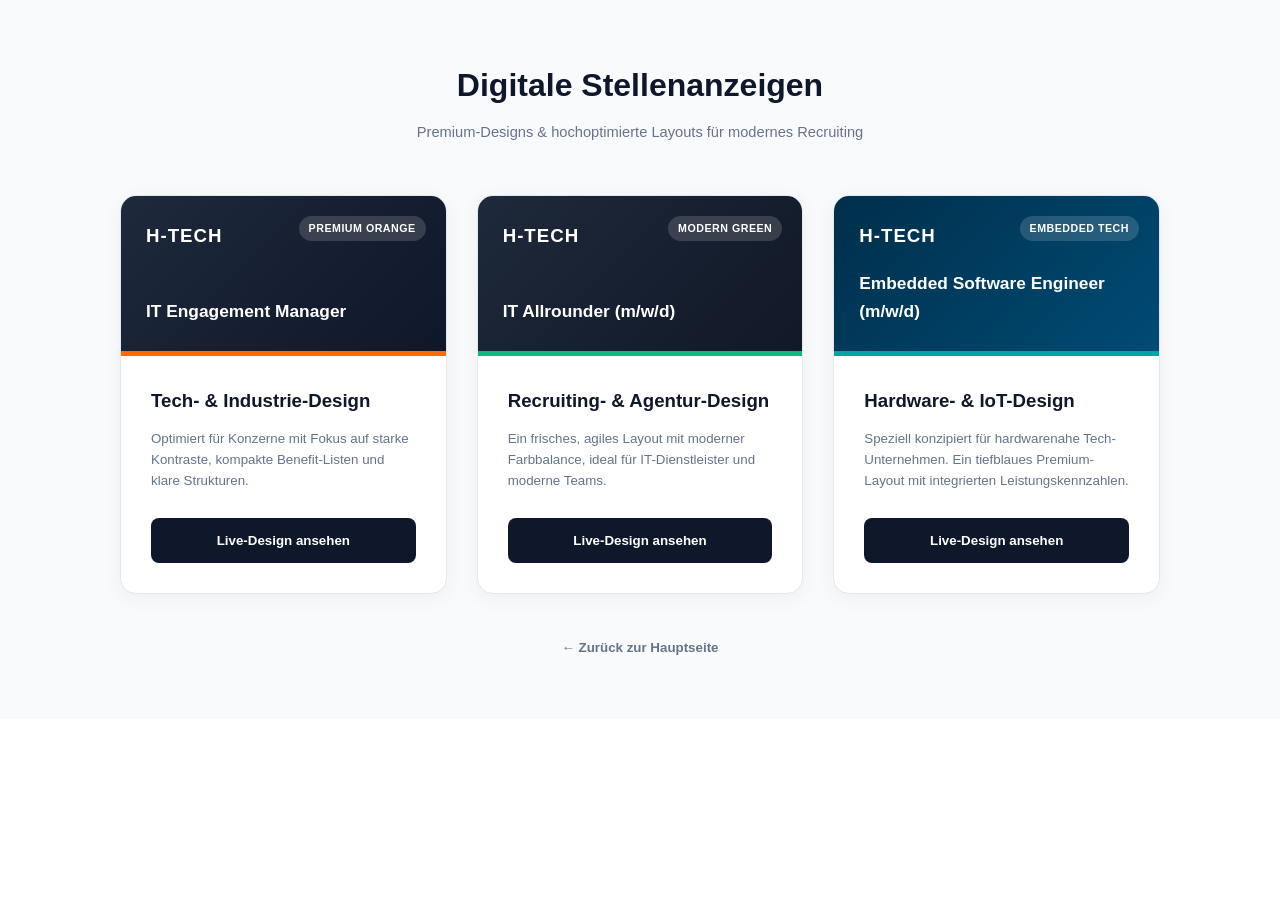
==== karriere-design/index.html @ 5f19966e "new page -Karriere-Design- added" ====
<!DOCTYPE html>
<html lang="de">
<head>
    <meta charset="UTF-8">
    <meta name="viewport" content="width=device-width, initial-scale=1.0">
    <title>VAYO IT – Digitale Stellenanzeigen Portfolio</title>
    <link rel="stylesheet" href="style.css">
</head>
<body>

    <div class="portfolio-container">
        <header class="portfolio-header">
            <h1>Digitale Stellenanzeigen</h1>
            <p>Premium-Designs & hochoptimierte Layouts für modernes Recruiting</p>
        </header>

        <div class="design-grid">
            
            <div class="design-card">
                <div class="card-preview orange-theme">
                    <div class="preview-badge">Premium Orange</div>
                    <div class="preview-logo">H-TECH</div>
                    <div class="preview-title">IT Engagement Manager</div>
                </div>
                <div class="card-content">
                    <h3>Tech- & Industrie-Design</h3>
                    <p>Optimiert für Konzerne mit Fokus auf starke Kontraste, kompakte Benefit-Listen und klare Strukturen.</p>
                    <a href="handtmann/" class="view-button">Live-Design ansehen</a>
                </div>
            </div>

            <div class="design-card">
                <div class="card-preview green-theme">
                    <div class="preview-badge">Modern Green</div>
                    <div class="preview-logo">H-TECH</div>
                    <div class="preview-title">IT Allrounder (m/w/d)</div>
                </div>
                <div class="card-content">
                    <h3>Recruiting- & Agentur-Design</h3>
                    <p>Ein frisches, agiles Layout mit moderner Farbbalance, ideal für IT-Dienstleister und moderne Teams.</p>
                    <a href="iventa/" class="view-button">Live-Design ansehen</a>
                </div>
            </div>

            <div class="design-card">
                <div class="card-preview deepblue-theme">
                    <div class="preview-badge">Embedded Tech</div>
                    <div class="preview-logo">H-TECH</div>
                    <div class="preview-title">Embedded Software Engineer (m/w/d)</div>
                </div>
                <div class="card-content">
                    <h3>Hardware- & IoT-Design</h3>
                    <p>Speziell konzipiert für hardwarenahe Tech-Unternehmen. Ein tiefblaues Premium-Layout mit integrierten Leistungskennzahlen.</p>
                    <a href="oase/" class="view-button">Live-Design ansehen</a>
                </div>
            </div>

            

        </div>

        <footer class="portfolio-back">
            <a href="../index.html">← Zurück zur Hauptseite</a>
        </footer>
    </div>

</body>
</html>
---- karriere-design/style.css ----
/* ==========================================================================
   1. Design-Variablen & Resets
   ========================================================================== */
:root {
    --bg-white: #ffffff;
    --bg-light: #f8fafc;
    --dark-blue: #0f172a;       /* Edles Dunkelblau für Blöcke & Text */
    --accent-blue: #0284c7;     /* Modernes Cyan-Blau für Highlights/Buttons */
    --accent-hover: #0369a1;
    --text-dark: #334155;
    --text-light: #cbd5e1;
    --border-color: #e2e8f0;
    --font-main: 'Inter', sans-serif;
    --transition: all 0.3s ease;
}

* {
    margin: 0;
    padding: 0;
    box-sizing: border-box;
}

html {
    scroll-behavior: smooth;
    font-family: var(--font-main);
    color: var(--text-dark);
    background-color: var(--bg-white);
}

body {
    line-height: 1.6;
}

/* Links allgemein */
a {
    text-decoration: none;
    color: inherit;
    transition: var(--transition);
}

/* ==========================================================================
   2. Header & Navigation (Dunkelblau für weißen Logo-Text)
   ========================================================================== */
.main-header {
    background-color: var(--dark-blue); 
    border-bottom: 1px solid #1e293b;   
    position: sticky;
    top: 0;
    z-index: 100;
}

.header-container {
    max-width: 1200px;
    margin: 0 auto;
    padding: 1rem 2rem;
    display: flex;
    justify-content: space-between;
    align-items: center;
}

/* DESKTOP-LOGIK: Löst den umschließenden Container optisch auf, 
   damit die Elemente direkt im Header-Container verteilt werden */
.header-mobile-top {
    display: contents;
}

/* Container für das gesamte Logo (Icon + Text) */
.logo-wrapper {
    display: flex;
    align-items: center; 
    gap: 0.75rem;        
    cursor: pointer;    
    color: inherit;     
}

/* Das leuchtend blaue Monitor-Icon */
.logo-icon {
    width: 42px;         
    height: 42px;
    color: #0284c7;      
}

/* Container für die zwei Textzeilen */
.logo-text {
    display: flex;
    flex-direction: column; 
    line-height: 1.1;       
}

/* Hauptname (VAYO IT) */
.logo-main {
    font-size: 1.6rem;
    font-weight: 700;
    color: #ffffff;         
    letter-spacing: 0.5px;
}

/* Das "IT" in Cyan-Blau */
.logo-main span {
    color: #0284c7;
}

/* Der Untertitel (IT-SERVICE) */
.logo-sub {
    font-size: 0.75rem;
    font-weight: 600;
    color: #94a3b8;         
    letter-spacing: 2px;    
    margin-top: 2px;
}

/* Navigationslinks im dunklen Header */
.nav-links {
    display: flex;
    list-style: none;
    gap: 2rem;
}

.nav-links a {
    font-weight: 500;
    color: #e2e8f0;         
}

.nav-links a:hover {
    color: #0284c7;         
}

/* Telefonnummer-Button im dunklen Header */
.phone-link {
    font-weight: 600;
    color: #ffffff;
    background: #1e293b;    
    padding: 0.5rem 1rem;
    border-radius: 50px;
    border: 1px solid #334155;
    white-space: nowrap;
}

.phone-link:hover {
    background: #0284c7;    
    border-color: #0284c7;
}

/* Unsichtbare mobile Steuerungselemente für die Desktop-Ansicht */
.menu-toggle, .hamburger-label {
    display: none; 
}

/* ==========================================================================
   3. Hero Sektion (Der erste Eindruck)
   ========================================================================== */
.hero {
    background: radial-gradient(circle at top right, #f0fdf4 0%, #ffffff 100%);
    padding: 8rem 2rem;
    text-align: center;
}

.hero-content {
    max-width: 800px;
    margin: 0 auto;
}

.hero h1 {
    font-size: 3rem;
    color: var(--dark-blue);
    line-height: 1.2;
    margin-bottom: 1.5rem;
    font-weight: 700;
}

.hero p {
    font-size: 1.2rem;
    color: var(--text-dark);
    margin-bottom: 2.5rem;
}

.btn {
    display: inline-block;
    background-color: var(--accent-blue);
    color: white;
    padding: 0.85rem 2rem;
    border-radius: 6px;
    font-weight: 600;
    box-shadow: 0 4px 6px -1px rgba(2, 132, 199, 0.2);
}

.btn:hover {
    background-color: var(--accent-hover);
    transform: translateY(-2px);
}

/* ==========================================================================
   4. Komponenten: Sektionen & Grids (Heller Hintergrund)
   ========================================================================== */
.services-section {
    padding: 6rem 2rem;
    max-width: 1200px;
    margin: 0 auto;
    width: 100%;
}

.section-titel {
    font-size: 2.25rem;
    color: var(--dark-blue);
    text-align: center;
    margin-bottom: 0.5rem;
}

.section-titel span {
    color: var(--accent-blue);
}

.section-subtitel {
    text-align: center;
    color: var(--text-dark);
    margin-bottom: 4rem;
    font-size: 1.1rem;
}

/* Das Grid-System */
.services-grid {
    display: grid;
    grid-template-columns: repeat(auto-fit, minmax(300px, 1fr));
    gap: 2rem;
}

/* Karten-Styling */
.service-card {
    background: var(--bg-light);
    border: 1px solid var(--border-color);
    padding: 2.5rem;
    border-radius: 12px;
    transition: var(--transition);
}

.service-card:hover {
    transform: translateY(-5px);
    box-shadow: 0 10px 15px -3px rgba(15, 23, 42, 0.05);
    border-color: var(--accent-blue);
}

.service-icon {
    font-size: 2.5rem;
    margin-bottom: 1.25rem;
}

.service-card h3 {
    font-size: 1.35rem;
    color: var(--dark-blue);
    margin-bottom: 0.75rem;
}

/* ==========================================================================
   5. Dunkelblaue Blöcke (Inversion für Struktur)
   ========================================================================== */
.bg-dark-block {
    background-color: var(--dark-blue);
    max-width: 100%; 
    color: #f1f5f9;
}

.container-inner {
    max-width: 1200px;
    margin: 0 auto;
    padding: 1px 0; 
}

.text-white { color: #ffffff !important; }
.text-light { color: #94a3b8 !important; }

/* Karten innerhalb der dunklen Blöcke wieder hell machen */
.card-light {
    background: #1e293b;
    border: 1px solid #334155;
    color: #e2e8f0;
}

.card-light h3 {
    color: #ffffff;
}

.card-light:hover {
    border-color: var(--accent-blue);
    background: #334155;
}

/* ==========================================================================
   6. FAQ Sektion
   ========================================================================== */
.faq-section {
    padding: 6rem 2rem;
}

.faq-container {
    max-width: 800px;
    margin: 0 auto;
    display: flex;
    flex-direction: column;
    gap: 1.5rem;
}

.faq-item {
    background: #1e293b;
    border: 1px solid #334155;
    padding: 1.5rem 2rem;
    border-radius: 8px;
}

.faq-question {
    font-weight: 600;
    font-size: 1.1rem;
    color: #ffffff;
    margin-bottom: 0.5rem;
}

.faq-answer {
    color: #94a3b8;
}

/* ==========================================================================
   7. Kontakt Formular Sektion
   ========================================================================== */
.contact-section {
    padding: 6rem 2rem;
    max-width: 700px !important; 
    margin: 0 auto;
}

.contact-container {
    background: var(--bg-light);
    border: 1px solid var(--border-color);
    padding: 3rem;
    border-radius: 12px;
    margin: 0 auto;
}

.price-disclaimer {
    background: #f0fdf4;
    border: 1px solid #bbf7d0;
    padding: 1rem;
    border-radius: 6px;
    margin-bottom: 2rem;
    color: #166534;
    font-size: 0.95rem;
}

.contact-form {
    display: flex;
    flex-direction: column;
    gap: 1.5rem;
}

.form-group {
    display: flex;
    flex-direction: column;
    gap: 0.5rem;
}

.form-group label {
    font-weight: 600;
    font-size: 0.9rem;
    color: var(--dark-blue);
}

.form-group input,
.form-group textarea {
    padding: 0.75rem 1rem;
    border: 1px solid var(--border-color);
    border-radius: 6px;
    font-family: inherit;
    font-size: 1rem;
    transition: var(--transition);
}

.form-group input:focus,
.form-group textarea:focus {
    outline: none;
    border-color: var(--accent-blue);
    box-shadow: 0 0 0 3px rgba(2, 132, 199, 0.1);
}

.btn-submit {
    background-color: var(--dark-blue);
    color: white;
    border: none;
    padding: 1rem;
    font-size: 1.1rem;
    font-weight: 600;
    border-radius: 6px;
    cursor: pointer;
    transition: var(--transition);
}

.btn-submit:hover {
    background-color: var(--accent-blue);
}

/* ==========================================================================
   8. Einsatzgebiet & Footer
   ========================================================================== */
.area-section {
    padding: 6rem 2rem;
    text-align: center;
}

.main-footer {
    background-color: #0f172a;
    color: #94a3b8;
    text-align: center;
    padding: 2rem;
    font-size: 0.9rem;
    border-top: 1px solid #1e293b;
}

.main-footer a {
    color: #ffffff;
    margin: 0 0.5rem;
}

.main-footer a:hover {
    color: var(--accent-blue);
}

/* ==========================================================================
   9. Responsive Media Queries (Mobile Optimierung)
   ========================================================================== */
@media (max-width: 768px) {
    .main-header {
        position: sticky !important;
        top: 0;
        z-index: 1000;
    }

    .header-container {
        flex-direction: column; 
        align-items: flex-start;
        padding: 0.75rem 1rem;
        position: relative;
    }

    /* Schaltet das 'display: contents' vom Desktop aus und aktiviert echtes Flexbox fürs Handy */
    .header-mobile-top {
        display: flex;
        flex-direction: row;
        justify-content: space-between;
        align-items: center;
        width: calc(100% - 35px); /* Genug Platz für das Hamburger-Icon rechts lassen */
    }

    /* Das Logo auf dem Handy kompakter machen */
    .logo-main {
        font-size: 1.3rem;
    }
    .logo-icon {
        width: 32px;
        height: 32px;
    }

    /* Macht den Telefon-Button auf Smartphones übersichtlich und schmal */
    .header-contact .phone-link {
        font-size: 0.75rem;
        padding: 0.35rem 0.6rem;
        border-radius: 6px;
        background: rgba(255, 255, 255, 0.08);
    }

    /* Das Hamburger-Menü-Icon (Drei feine Linien) */
    .hamburger-label {
        display: flex;
        flex-direction: column;
        gap: 5px;
        cursor: pointer;
        position: absolute;
        right: 1rem;
        top: 1.4rem; /* Hält das Icon exakt auf Höhe der oberen Zeile */
        z-index: 1001;
    }

    .hamburger-label span {
        display: block;
        width: 22px;
        height: 3px;
        background-color: white;
        border-radius: 2px;
        transition: transform 0.3s ease, opacity 0.3s ease;
    }

    /* Versteckt die Navigation standardmäßig im mobilen Zustand */
    .main-nav {
        display: none; 
        width: 100%;
        margin-top: 0.5rem;
    }

    .nav-links {
        display: flex;
        flex-direction: column; 
        gap: 0px;
        width: 100%;
        padding: 0.5rem 0 0 0;
        list-style: none;
    }

    .nav-links li {
        width: 100%;
    }

    .nav-links li a {
        display: block;
        padding: 0.8rem 0.25rem;
        width: 100%;
        border-bottom: 1px solid rgba(255, 255, 255, 0.05); 
    }

    /* --- REINE CSS TOGGLE-LOGIK --- */
    
    /* Wenn die Checkbox aktiv ist -> Blende die Navigation ein */
    .menu-toggle:checked ~ .main-nav {
        display: block;
    }

    /* Verwandelt das Hamburger-Icon bei Klick flüssig in ein 'X' */
    .menu-toggle:checked ~ .hamburger-label span:nth-child(1) {
        transform: translateY(8px) rotate(45deg);
    }
    .menu-toggle:checked ~ .hamburger-label span:nth-child(2) {
        opacity: 0;
    }
    .menu-toggle:checked ~ .hamburger-label span:nth-child(3) {
        transform: translateY(-8px) rotate(-45deg);
    }
}


/* ==========================================
   PORTFOLIO ÜBERSICHTS-STYLES (karriere-design)
   ========================================== */
* {
    box-sizing: border-box;
    margin: 0;
    padding: 0;
    font-family: 'Segoe UI', Tahoma, Geneva, Verdana, sans-serif;
}

body {
    background-color: #f8fafc;
    color: #1e293b;
    padding: 60px 20px;
}

.portfolio-container {
    max-width: 1100px;
    margin: 0 auto;
}

.portfolio-header {
    text-align: center;
    margin-bottom: 50px;
}

.portfolio-header h1 {
    font-size: 24pt;
    font-weight: 800;
    color: #0f172a;
    margin-bottom: 10px;
}

.portfolio-header p {
    color: #64748b;
    font-size: 11pt;
}

/* Grid Layout für die zwei Karten nebeneinander */
.design-grid {
    display: block;
}

@media (min-width: 768px) {
    .design-grid {
        display: table;
        width: 100%;
        table-layout: fixed;
        border-collapse: separate;
        border-spacing: 30px 0;
    }
}

.design-card {
    background: #ffffff;
    border-radius: 16px;
    overflow: hidden;
    box-shadow: 0 4px 20px rgba(15, 23, 42, 0.05);
    border: 1px solid #e2e8f0;
    margin-bottom: 30px;
}

@media (min-width: 768px) {
    .design-card {
        display: table-cell;
        vertical-align: top;
        margin-bottom: 0;
    }
}

/* --- HIER SIND DIE MINI-FENSTER-VORSCHAUEN (OBERE TEILE) --- */
.card-preview {
    height: 160px;
    padding: 25px;
    position: relative;
    display: flex;
    flex-direction: column;
    justify-content: space-between;
}

/* Das Orangefarbene Preview-Fenster */
.orange-theme {
    background: linear-gradient(135deg, #1e293b 0%, #0f172a 100%);
    border-bottom: 5px solid #ff6b00; /* Deine Handtmann-Variable als Fallback */
}

/* Das Grünliche Preview-Fenster */
.green-theme {
    background: linear-gradient(135deg, #1e293b 0%, #111827 100%);
    border-bottom: 5px solid #10b981; /* Iventa-Grün */
}

.preview-badge {
    position: absolute;
    top: 20px;
    right: 20px;
    background: rgba(255, 255, 255, 0.15);
    color: #ffffff;
    font-size: 8pt;
    font-weight: 700;
    padding: 4px 10px;
    border-radius: 20px;
    text-transform: uppercase;
    letter-spacing: 0.5px;
}

.preview-logo {
    color: #ffffff;
    font-weight: 800;
    font-size: 14pt;
    letter-spacing: 1px;
}

.preview-title {
    color: #ffffff;
    font-size: 13pt;
    font-weight: 700;
}

/* --- INFOS UNTER DER VORSCHAU --- */
.card-content {
    padding: 30px;
}

.card-content h3 {
    font-size: 14pt;
    color: #0f172a;
    margin-bottom: 12px;
    font-weight: 700;
}

.card-content p {
    color: #64748b;
    font-size: 10pt;
    line-height: 1.6;
    margin-bottom: 25px;
    height: 65px; /* Hält die Boxen gleich hoch */
    overflow: hidden;
}

/* Edler Button zum Anklicken */
.view-button {
    display: block;
    text-align: center;
    background-color: #0f172a;
    color: #ffffff;
    text-decoration: none;
    padding: 12px;
    border-radius: 8px;
    font-size: 10pt;
    font-weight: 600;
    transition: background 0.2s ease;
}

.view-button:hover {
    background-color: #1e293b;
}

/* Footer-Link zurück */
.portfolio-back {
    text-align: center;
    margin-top: 40px;
}

.portfolio-back a {
    color: #64748b;
    text-decoration: none;
    font-size: 10pt;
    font-weight: 600;
}

.portfolio-back a:hover {
    color: #0f172a;
}

.deepblue-theme {
    background: linear-gradient(135deg, #002F4B 0%, #004B75 100%);
    border-bottom: 5px solid #00A3A6; /* Das schöne Oase-Cyan als Akzentlinie */
}
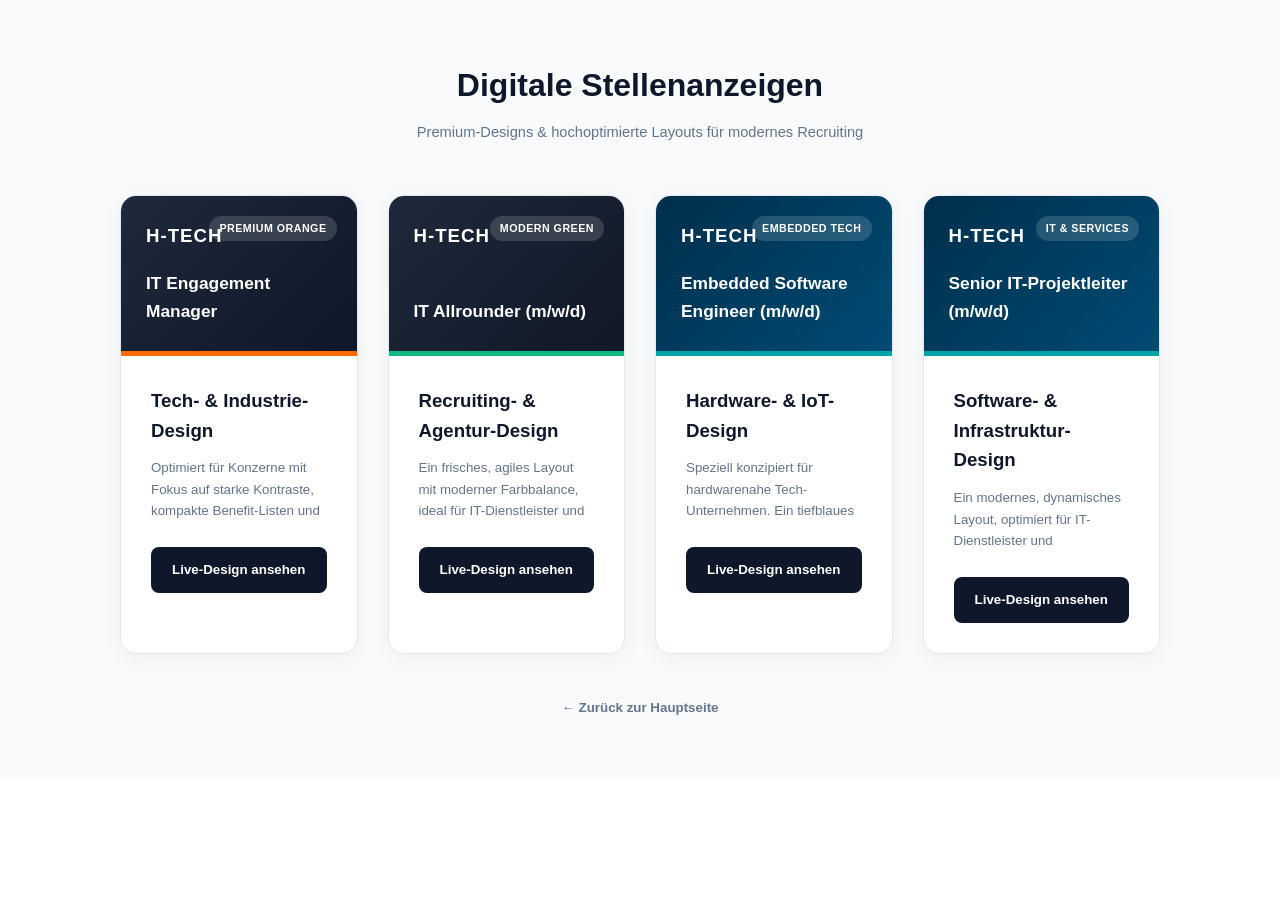
==== commit b4df26f9: "button' All Designs ansehen' back to all designs" ====
--- a/karriere-design/index.html
+++ b/karriere-design/index.html
@@ -55,6 +55,16 @@
                 </div>
             </div>
 
+            <div class="design-card">
+                <div class="card-preview deepblue-theme">
+                    <div class="preview-badge">IT & Services</div> <div class="preview-logo">H-TECH</div>
+                    <div class="preview-title">Senior IT-Projektleiter (m/w/d)</div>
+                </div>
+                <div class="card-content">
+                    <h3>Software- & Infrastruktur-Design</h3> <p>Ein modernes, dynamisches Layout, 
+                        optimiert für IT-Dienstleister und Systemhäuser. Fokus auf klare Anforderungsprofile 
+                        und agile Team-Vorstellungen.</p> <a href="ITCS/" class="view-button">Live-Design ansehen</a> </div>
+            </div>
             
 
         </div>
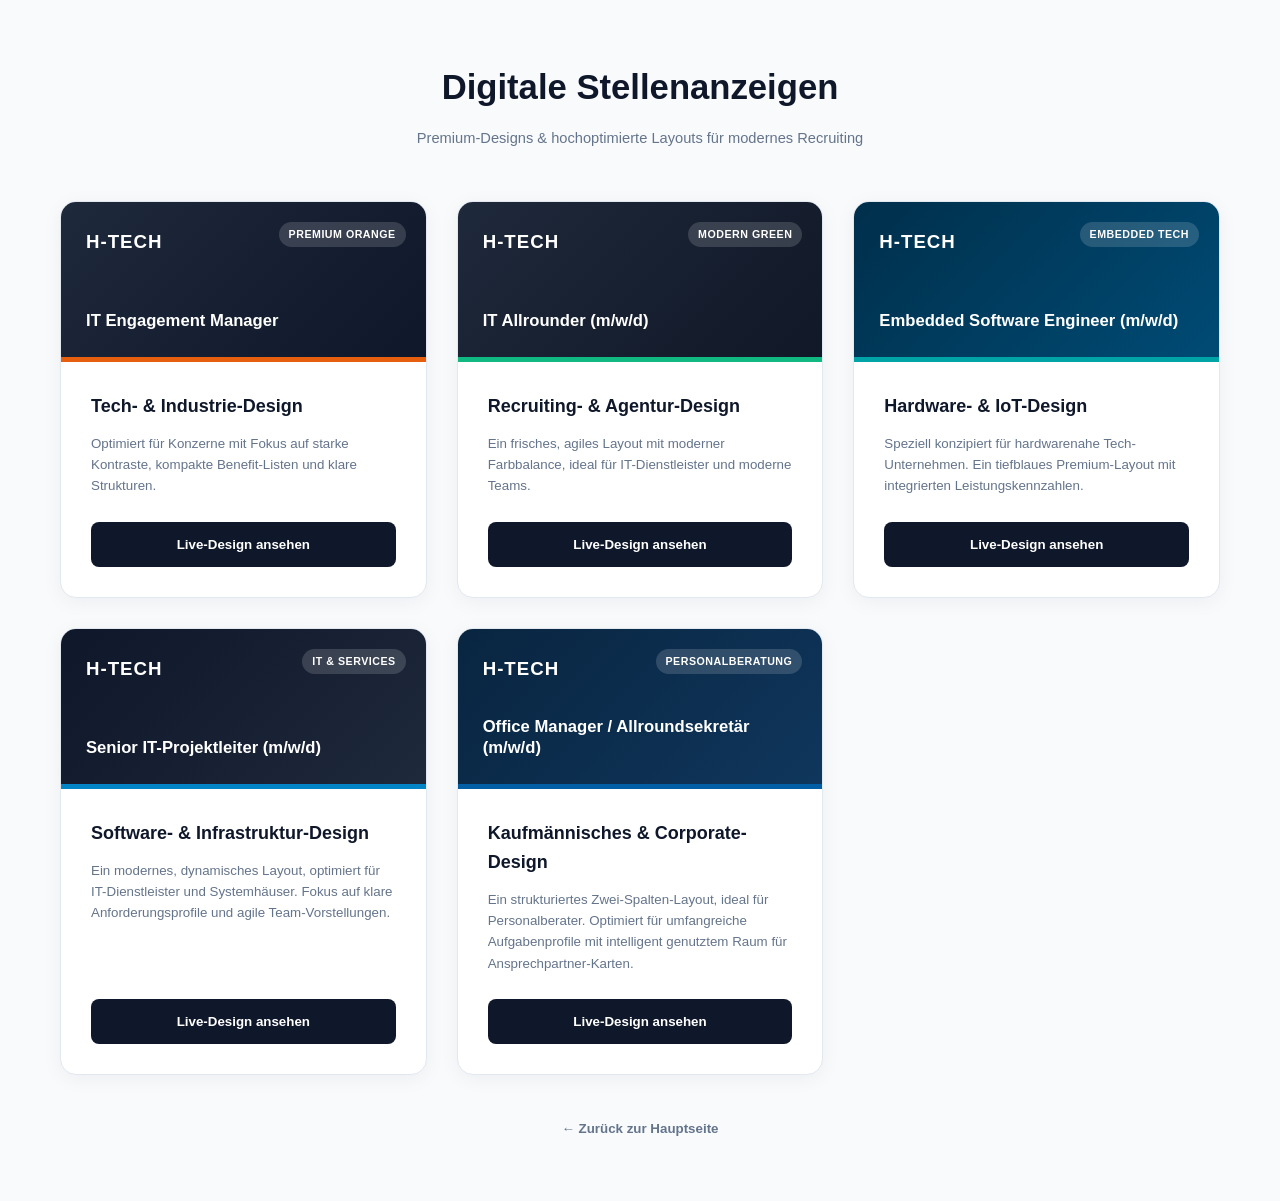
==== commit 0e826eef: "added new Design reiter immobilien" ====
--- a/karriere-design/index.html
+++ b/karriere-design/index.html
@@ -8,14 +8,16 @@
 </head>
 <body>
 
-    <div class="portfolio-container">
+    <!-- KORREKTUR: portfolio-wrapper genutzt, passend zum neuen CSS-Grid -->
+    <div class="portfolio-wrapper">
         <header class="portfolio-header">
             <h1>Digitale Stellenanzeigen</h1>
-            <p>Premium-Designs & hochoptimierte Layouts für modernes Recruiting</p>
+            <p>Premium-Designs &amp; hochoptimierte Layouts für modernes Recruiting</p>
         </header>
 
         <div class="design-grid">
             
+            <!-- Karte 1: Handtmann -->
             <div class="design-card">
                 <div class="card-preview orange-theme">
                     <div class="preview-badge">Premium Orange</div>
@@ -23,12 +25,13 @@
                     <div class="preview-title">IT Engagement Manager</div>
                 </div>
                 <div class="card-content">
-                    <h3>Tech- & Industrie-Design</h3>
+                    <h3>Tech- &amp; Industrie-Design</h3>
                     <p>Optimiert für Konzerne mit Fokus auf starke Kontraste, kompakte Benefit-Listen und klare Strukturen.</p>
                     <a href="handtmann/" class="view-button">Live-Design ansehen</a>
                 </div>
             </div>
 
+            <!-- Karte 2: Iventa -->
             <div class="design-card">
                 <div class="card-preview green-theme">
                     <div class="preview-badge">Modern Green</div>
@@ -36,12 +39,13 @@
                     <div class="preview-title">IT Allrounder (m/w/d)</div>
                 </div>
                 <div class="card-content">
-                    <h3>Recruiting- & Agentur-Design</h3>
+                    <h3>Recruiting- &amp; Agentur-Design</h3>
                     <p>Ein frisches, agiles Layout mit moderner Farbbalance, ideal für IT-Dienstleister und moderne Teams.</p>
                     <a href="iventa/" class="view-button">Live-Design ansehen</a>
                 </div>
             </div>
 
+            <!-- Karte 3: Oase -->
             <div class="design-card">
                 <div class="card-preview deepblue-theme">
                     <div class="preview-badge">Embedded Tech</div>
@@ -49,23 +53,43 @@
                     <div class="preview-title">Embedded Software Engineer (m/w/d)</div>
                 </div>
                 <div class="card-content">
-                    <h3>Hardware- & IoT-Design</h3>
+                    <h3>Hardware- &amp; IoT-Design</h3>
                     <p>Speziell konzipiert für hardwarenahe Tech-Unternehmen. Ein tiefblaues Premium-Layout mit integrierten Leistungskennzahlen.</p>
                     <a href="oase/" class="view-button">Live-Design ansehen</a>
                 </div>
             </div>
 
+            <!-- Karte 4: ehemals ITSC -->
             <div class="design-card">
-                <div class="card-preview deepblue-theme">
-                    <div class="preview-badge">IT & Services</div> <div class="preview-logo">H-TECH</div>
+                <!-- KORREKTUR: itsc-theme Klasse zugewiesen -->
+                <div class="card-preview itsc-theme">
+                    <div class="preview-badge">IT &amp; Services</div> 
+                    <div class="preview-logo">H-TECH</div>
                     <div class="preview-title">Senior IT-Projektleiter (m/w/d)</div>
                 </div>
                 <div class="card-content">
-                    <h3>Software- & Infrastruktur-Design</h3> <p>Ein modernes, dynamisches Layout, 
-                        optimiert für IT-Dienstleister und Systemhäuser. Fokus auf klare Anforderungsprofile 
-                        und agile Team-Vorstellungen.</p> <a href="ITCS/" class="view-button">Live-Design ansehen</a> </div>
+                    <h3>Software- &amp; Infrastruktur-Design</h3> 
+                    <p>Ein modernes, dynamisches Layout, optimiert für IT-Dienstleister und Systemhäuser. Fokus auf klare Anforderungsprofile und agile Team-Vorstellungen.</p> 
+                    <!-- KORREKTUR: Link kleingeschrieben -->
+                    <a href="itsc/" class="view-button">Live-Design ansehen</a> 
+                </div>
             </div>
-            
+
+            <!-- Karte 5: Reiter Personalberatung -->
+            <div class="design-card">
+                <!-- KORREKTUR: reiter-theme Klasse zugewiesen -->
+                <div class="card-preview reiter-theme">
+                    <div class="preview-badge">Personalberatung</div> 
+                    <div class="preview-logo">H-TECH</div>
+                    <div class="preview-title">Office Manager / Allroundsekretär (m/w/d)</div>
+                </div>
+                <div class="card-content">
+                    <h3>Kaufmännisches &amp; Corporate-Design</h3> 
+                    <p>Ein strukturiertes Zwei-Spalten-Layout, ideal für Personalberater. Optimiert für umfangreiche Aufgabenprofile mit intelligent genutztem Raum für Ansprechpartner-Karten.</p> 
+                    <!-- KORREKTUR: Bindestrich statt Leerzeichen im Link -->
+                    <a href="reiter personalberatung/" class="view-button">Live-Design ansehen</a> 
+                </div>
+            </div>
 
         </div>
 
--- a/karriere-design/style.css
+++ b/karriere-design/style.css
@@ -1,16 +1,15 @@
 /* ==========================================================================
-   1. Design-Variablen & Resets
+   1. Variablen & Globale Resets
    ========================================================================== */
 :root {
     --bg-white: #ffffff;
     --bg-light: #f8fafc;
-    --dark-blue: #0f172a;       /* Edles Dunkelblau für Blöcke & Text */
-    --accent-blue: #0284c7;     /* Modernes Cyan-Blau für Highlights/Buttons */
-    --accent-hover: #0369a1;
+    --dark-blue: #0f172a;       /* Hauptfarbe für Titel & Buttons */
+    --accent-blue: #0284c7;     /* Hover-Farbe */
     --text-dark: #334155;
-    --text-light: #cbd5e1;
+    --text-muted: #64748b;
     --border-color: #e2e8f0;
-    --font-main: 'Inter', sans-serif;
+    --font-main: 'Segoe UI', Inter, -apple-system, sans-serif;
     --transition: all 0.3s ease;
 }
 
@@ -20,18 +19,14 @@
     box-sizing: border-box;
 }
 
-html {
-    scroll-behavior: smooth;
+body {
     font-family: var(--font-main);
     color: var(--text-dark);
-    background-color: var(--bg-white);
+    background-color: var(--bg-light);
+    line-height: 1.6;
+    -webkit-font-smoothing: antialiased;
 }
 
-body {
-    line-height: 1.6;
-}
-
-/* Links allgemein */
 a {
     text-decoration: none;
     color: inherit;
@@ -39,518 +34,12 @@
 }
 
 /* ==========================================================================
-   2. Header & Navigation (Dunkelblau für weißen Logo-Text)
+   2. Portfolio Layout & Header
    ========================================================================== */
-.main-header {
-    background-color: var(--dark-blue); 
-    border-bottom: 1px solid #1e293b;   
-    position: sticky;
-    top: 0;
-    z-index: 100;
-}
-
-.header-container {
+.portfolio-wrapper {
     max-width: 1200px;
     margin: 0 auto;
-    padding: 1rem 2rem;
-    display: flex;
-    justify-content: space-between;
-    align-items: center;
-}
-
-/* DESKTOP-LOGIK: Löst den umschließenden Container optisch auf, 
-   damit die Elemente direkt im Header-Container verteilt werden */
-.header-mobile-top {
-    display: contents;
-}
-
-/* Container für das gesamte Logo (Icon + Text) */
-.logo-wrapper {
-    display: flex;
-    align-items: center; 
-    gap: 0.75rem;        
-    cursor: pointer;    
-    color: inherit;     
-}
-
-/* Das leuchtend blaue Monitor-Icon */
-.logo-icon {
-    width: 42px;         
-    height: 42px;
-    color: #0284c7;      
-}
-
-/* Container für die zwei Textzeilen */
-.logo-text {
-    display: flex;
-    flex-direction: column; 
-    line-height: 1.1;       
-}
-
-/* Hauptname (VAYO IT) */
-.logo-main {
-    font-size: 1.6rem;
-    font-weight: 700;
-    color: #ffffff;         
-    letter-spacing: 0.5px;
-}
-
-/* Das "IT" in Cyan-Blau */
-.logo-main span {
-    color: #0284c7;
-}
-
-/* Der Untertitel (IT-SERVICE) */
-.logo-sub {
-    font-size: 0.75rem;
-    font-weight: 600;
-    color: #94a3b8;         
-    letter-spacing: 2px;    
-    margin-top: 2px;
-}
-
-/* Navigationslinks im dunklen Header */
-.nav-links {
-    display: flex;
-    list-style: none;
-    gap: 2rem;
-}
-
-.nav-links a {
-    font-weight: 500;
-    color: #e2e8f0;         
-}
-
-.nav-links a:hover {
-    color: #0284c7;         
-}
-
-/* Telefonnummer-Button im dunklen Header */
-.phone-link {
-    font-weight: 600;
-    color: #ffffff;
-    background: #1e293b;    
-    padding: 0.5rem 1rem;
-    border-radius: 50px;
-    border: 1px solid #334155;
-    white-space: nowrap;
-}
-
-.phone-link:hover {
-    background: #0284c7;    
-    border-color: #0284c7;
-}
-
-/* Unsichtbare mobile Steuerungselemente für die Desktop-Ansicht */
-.menu-toggle, .hamburger-label {
-    display: none; 
-}
-
-/* ==========================================================================
-   3. Hero Sektion (Der erste Eindruck)
-   ========================================================================== */
-.hero {
-    background: radial-gradient(circle at top right, #f0fdf4 0%, #ffffff 100%);
-    padding: 8rem 2rem;
-    text-align: center;
-}
-
-.hero-content {
-    max-width: 800px;
-    margin: 0 auto;
-}
-
-.hero h1 {
-    font-size: 3rem;
-    color: var(--dark-blue);
-    line-height: 1.2;
-    margin-bottom: 1.5rem;
-    font-weight: 700;
-}
-
-.hero p {
-    font-size: 1.2rem;
-    color: var(--text-dark);
-    margin-bottom: 2.5rem;
-}
-
-.btn {
-    display: inline-block;
-    background-color: var(--accent-blue);
-    color: white;
-    padding: 0.85rem 2rem;
-    border-radius: 6px;
-    font-weight: 600;
-    box-shadow: 0 4px 6px -1px rgba(2, 132, 199, 0.2);
-}
-
-.btn:hover {
-    background-color: var(--accent-hover);
-    transform: translateY(-2px);
-}
-
-/* ==========================================================================
-   4. Komponenten: Sektionen & Grids (Heller Hintergrund)
-   ========================================================================== */
-.services-section {
-    padding: 6rem 2rem;
-    max-width: 1200px;
-    margin: 0 auto;
-    width: 100%;
-}
-
-.section-titel {
-    font-size: 2.25rem;
-    color: var(--dark-blue);
-    text-align: center;
-    margin-bottom: 0.5rem;
-}
-
-.section-titel span {
-    color: var(--accent-blue);
-}
-
-.section-subtitel {
-    text-align: center;
-    color: var(--text-dark);
-    margin-bottom: 4rem;
-    font-size: 1.1rem;
-}
-
-/* Das Grid-System */
-.services-grid {
-    display: grid;
-    grid-template-columns: repeat(auto-fit, minmax(300px, 1fr));
-    gap: 2rem;
-}
-
-/* Karten-Styling */
-.service-card {
-    background: var(--bg-light);
-    border: 1px solid var(--border-color);
-    padding: 2.5rem;
-    border-radius: 12px;
-    transition: var(--transition);
-}
-
-.service-card:hover {
-    transform: translateY(-5px);
-    box-shadow: 0 10px 15px -3px rgba(15, 23, 42, 0.05);
-    border-color: var(--accent-blue);
-}
-
-.service-icon {
-    font-size: 2.5rem;
-    margin-bottom: 1.25rem;
-}
-
-.service-card h3 {
-    font-size: 1.35rem;
-    color: var(--dark-blue);
-    margin-bottom: 0.75rem;
-}
-
-/* ==========================================================================
-   5. Dunkelblaue Blöcke (Inversion für Struktur)
-   ========================================================================== */
-.bg-dark-block {
-    background-color: var(--dark-blue);
-    max-width: 100%; 
-    color: #f1f5f9;
-}
-
-.container-inner {
-    max-width: 1200px;
-    margin: 0 auto;
-    padding: 1px 0; 
-}
-
-.text-white { color: #ffffff !important; }
-.text-light { color: #94a3b8 !important; }
-
-/* Karten innerhalb der dunklen Blöcke wieder hell machen */
-.card-light {
-    background: #1e293b;
-    border: 1px solid #334155;
-    color: #e2e8f0;
-}
-
-.card-light h3 {
-    color: #ffffff;
-}
-
-.card-light:hover {
-    border-color: var(--accent-blue);
-    background: #334155;
-}
-
-/* ==========================================================================
-   6. FAQ Sektion
-   ========================================================================== */
-.faq-section {
-    padding: 6rem 2rem;
-}
-
-.faq-container {
-    max-width: 800px;
-    margin: 0 auto;
-    display: flex;
-    flex-direction: column;
-    gap: 1.5rem;
-}
-
-.faq-item {
-    background: #1e293b;
-    border: 1px solid #334155;
-    padding: 1.5rem 2rem;
-    border-radius: 8px;
-}
-
-.faq-question {
-    font-weight: 600;
-    font-size: 1.1rem;
-    color: #ffffff;
-    margin-bottom: 0.5rem;
-}
-
-.faq-answer {
-    color: #94a3b8;
-}
-
-/* ==========================================================================
-   7. Kontakt Formular Sektion
-   ========================================================================== */
-.contact-section {
-    padding: 6rem 2rem;
-    max-width: 700px !important; 
-    margin: 0 auto;
-}
-
-.contact-container {
-    background: var(--bg-light);
-    border: 1px solid var(--border-color);
-    padding: 3rem;
-    border-radius: 12px;
-    margin: 0 auto;
-}
-
-.price-disclaimer {
-    background: #f0fdf4;
-    border: 1px solid #bbf7d0;
-    padding: 1rem;
-    border-radius: 6px;
-    margin-bottom: 2rem;
-    color: #166534;
-    font-size: 0.95rem;
-}
-
-.contact-form {
-    display: flex;
-    flex-direction: column;
-    gap: 1.5rem;
-}
-
-.form-group {
-    display: flex;
-    flex-direction: column;
-    gap: 0.5rem;
-}
-
-.form-group label {
-    font-weight: 600;
-    font-size: 0.9rem;
-    color: var(--dark-blue);
-}
-
-.form-group input,
-.form-group textarea {
-    padding: 0.75rem 1rem;
-    border: 1px solid var(--border-color);
-    border-radius: 6px;
-    font-family: inherit;
-    font-size: 1rem;
-    transition: var(--transition);
-}
-
-.form-group input:focus,
-.form-group textarea:focus {
-    outline: none;
-    border-color: var(--accent-blue);
-    box-shadow: 0 0 0 3px rgba(2, 132, 199, 0.1);
-}
-
-.btn-submit {
-    background-color: var(--dark-blue);
-    color: white;
-    border: none;
-    padding: 1rem;
-    font-size: 1.1rem;
-    font-weight: 600;
-    border-radius: 6px;
-    cursor: pointer;
-    transition: var(--transition);
-}
-
-.btn-submit:hover {
-    background-color: var(--accent-blue);
-}
-
-/* ==========================================================================
-   8. Einsatzgebiet & Footer
-   ========================================================================== */
-.area-section {
-    padding: 6rem 2rem;
-    text-align: center;
-}
-
-.main-footer {
-    background-color: #0f172a;
-    color: #94a3b8;
-    text-align: center;
-    padding: 2rem;
-    font-size: 0.9rem;
-    border-top: 1px solid #1e293b;
-}
-
-.main-footer a {
-    color: #ffffff;
-    margin: 0 0.5rem;
-}
-
-.main-footer a:hover {
-    color: var(--accent-blue);
-}
-
-/* ==========================================================================
-   9. Responsive Media Queries (Mobile Optimierung)
-   ========================================================================== */
-@media (max-width: 768px) {
-    .main-header {
-        position: sticky !important;
-        top: 0;
-        z-index: 1000;
-    }
-
-    .header-container {
-        flex-direction: column; 
-        align-items: flex-start;
-        padding: 0.75rem 1rem;
-        position: relative;
-    }
-
-    /* Schaltet das 'display: contents' vom Desktop aus und aktiviert echtes Flexbox fürs Handy */
-    .header-mobile-top {
-        display: flex;
-        flex-direction: row;
-        justify-content: space-between;
-        align-items: center;
-        width: calc(100% - 35px); /* Genug Platz für das Hamburger-Icon rechts lassen */
-    }
-
-    /* Das Logo auf dem Handy kompakter machen */
-    .logo-main {
-        font-size: 1.3rem;
-    }
-    .logo-icon {
-        width: 32px;
-        height: 32px;
-    }
-
-    /* Macht den Telefon-Button auf Smartphones übersichtlich und schmal */
-    .header-contact .phone-link {
-        font-size: 0.75rem;
-        padding: 0.35rem 0.6rem;
-        border-radius: 6px;
-        background: rgba(255, 255, 255, 0.08);
-    }
-
-    /* Das Hamburger-Menü-Icon (Drei feine Linien) */
-    .hamburger-label {
-        display: flex;
-        flex-direction: column;
-        gap: 5px;
-        cursor: pointer;
-        position: absolute;
-        right: 1rem;
-        top: 1.4rem; /* Hält das Icon exakt auf Höhe der oberen Zeile */
-        z-index: 1001;
-    }
-
-    .hamburger-label span {
-        display: block;
-        width: 22px;
-        height: 3px;
-        background-color: white;
-        border-radius: 2px;
-        transition: transform 0.3s ease, opacity 0.3s ease;
-    }
-
-    /* Versteckt die Navigation standardmäßig im mobilen Zustand */
-    .main-nav {
-        display: none; 
-        width: 100%;
-        margin-top: 0.5rem;
-    }
-
-    .nav-links {
-        display: flex;
-        flex-direction: column; 
-        gap: 0px;
-        width: 100%;
-        padding: 0.5rem 0 0 0;
-        list-style: none;
-    }
-
-    .nav-links li {
-        width: 100%;
-    }
-
-    .nav-links li a {
-        display: block;
-        padding: 0.8rem 0.25rem;
-        width: 100%;
-        border-bottom: 1px solid rgba(255, 255, 255, 0.05); 
-    }
-
-    /* --- REINE CSS TOGGLE-LOGIK --- */
-    
-    /* Wenn die Checkbox aktiv ist -> Blende die Navigation ein */
-    .menu-toggle:checked ~ .main-nav {
-        display: block;
-    }
-
-    /* Verwandelt das Hamburger-Icon bei Klick flüssig in ein 'X' */
-    .menu-toggle:checked ~ .hamburger-label span:nth-child(1) {
-        transform: translateY(8px) rotate(45deg);
-    }
-    .menu-toggle:checked ~ .hamburger-label span:nth-child(2) {
-        opacity: 0;
-    }
-    .menu-toggle:checked ~ .hamburger-label span:nth-child(3) {
-        transform: translateY(-8px) rotate(-45deg);
-    }
-}
-
-
-/* ==========================================
-   PORTFOLIO ÜBERSICHTS-STYLES (karriere-design)
-   ========================================== */
-* {
-    box-sizing: border-box;
-    margin: 0;
-    padding: 0;
-    font-family: 'Segoe UI', Tahoma, Geneva, Verdana, sans-serif;
-}
-
-body {
-    background-color: #f8fafc;
-    color: #1e293b;
     padding: 60px 20px;
-}
-
-.portfolio-container {
-    max-width: 1100px;
-    margin: 0 auto;
 }
 
 .portfolio-header {
@@ -559,50 +48,45 @@
 }
 
 .portfolio-header h1 {
-    font-size: 24pt;
+    font-size: 26pt;
     font-weight: 800;
-    color: #0f172a;
-    margin-bottom: 10px;
+    color: var(--dark-blue);
+    margin-bottom: 12px;
 }
 
 .portfolio-header p {
-    color: #64748b;
+    color: var(--text-muted);
     font-size: 11pt;
 }
 
-/* Grid Layout für die zwei Karten nebeneinander */
+/* Modernes, flexibles CSS-Grid für die Karten */
 .design-grid {
-    display: block;
+    display: grid;
+    grid-template-columns: repeat(auto-fit, minmax(320px, 1fr));
+    gap: 30px;
+    margin-bottom: 40px;
 }
 
-@media (min-width: 768px) {
-    .design-grid {
-        display: table;
-        width: 100%;
-        table-layout: fixed;
-        border-collapse: separate;
-        border-spacing: 30px 0;
-    }
-}
-
+/* ==========================================================================
+   3. Design-Karten (Cards)
+   ========================================================================== */
 .design-card {
-    background: #ffffff;
+    background: var(--bg-white);
     border-radius: 16px;
     overflow: hidden;
     box-shadow: 0 4px 20px rgba(15, 23, 42, 0.05);
-    border: 1px solid #e2e8f0;
-    margin-bottom: 30px;
+    border: 1px solid var(--border-color);
+    display: flex;
+    flex-direction: column;
+    transition: var(--transition);
 }
 
-@media (min-width: 768px) {
-    .design-card {
-        display: table-cell;
-        vertical-align: top;
-        margin-bottom: 0;
-    }
+.design-card:hover {
+    transform: translateY(-5px);
+    box-shadow: 0 12px 30px rgba(15, 23, 42, 0.1);
 }
 
-/* --- HIER SIND DIE MINI-FENSTER-VORSCHAUEN (OBERE TEILE) --- */
+/* --- Karten-Vorschau (Obere Hälfte) --- */
 .card-preview {
     height: 160px;
     padding: 25px;
@@ -612,17 +96,12 @@
     justify-content: space-between;
 }
 
-/* Das Orangefarbene Preview-Fenster */
-.orange-theme {
-    background: linear-gradient(135deg, #1e293b 0%, #0f172a 100%);
-    border-bottom: 5px solid #ff6b00; /* Deine Handtmann-Variable als Fallback */
-}
-
-/* Das Grünliche Preview-Fenster */
-.green-theme {
-    background: linear-gradient(135deg, #1e293b 0%, #111827 100%);
-    border-bottom: 5px solid #10b981; /* Iventa-Grün */
-}
+/* Die spezifischen Akzentfarben der Firmen-Layouts */
+.orange-theme   { background: linear-gradient(135deg, #1e293b, #0f172a); border-bottom: 5px solid #e65f0f; }
+.green-theme    { background: linear-gradient(135deg, #1e293b, #111827); border-bottom: 5px solid #10b981; }
+.deepblue-theme { background: linear-gradient(135deg, #002f4b, #004b75); border-bottom: 5px solid #00a3a6; }
+.itsc-theme     { background: linear-gradient(135deg, #0f172a, #1e293b); border-bottom: 5px solid #0284c7; }
+.reiter-theme   { background: linear-gradient(135deg, #092540, #0f365c); border-bottom: 5px solid #035fa5; }
 
 .preview-badge {
     position: absolute;
@@ -647,67 +126,66 @@
 
 .preview-title {
     color: #ffffff;
-    font-size: 13pt;
+    font-size: 12.5pt;
     font-weight: 700;
+    line-height: 1.3;
 }
 
-/* --- INFOS UNTER DER VORSCHAU --- */
+/* --- Karten-Inhalt (Untere Hälfte) --- */
 .card-content {
     padding: 30px;
+    display: flex;
+    flex-direction: column;
+    flex-grow: 1; /* Hält alle Boxen und Buttons exakt auf gleicher Höhe */
 }
 
 .card-content h3 {
-    font-size: 14pt;
-    color: #0f172a;
+    font-size: 13.5pt;
+    color: var(--dark-blue);
     margin-bottom: 12px;
     font-weight: 700;
 }
 
 .card-content p {
-    color: #64748b;
+    color: var(--text-muted);
     font-size: 10pt;
     line-height: 1.6;
     margin-bottom: 25px;
-    height: 65px; /* Hält die Boxen gleich hoch */
-    overflow: hidden;
+    flex-grow: 1;
 }
 
-/* Edler Button zum Anklicken */
+/* Der Live-Ansehen-Button */
 .view-button {
     display: block;
     text-align: center;
-    background-color: #0f172a;
+    background-color: var(--dark-blue);
     color: #ffffff;
-    text-decoration: none;
     padding: 12px;
     border-radius: 8px;
     font-size: 10pt;
     font-weight: 600;
-    transition: background 0.2s ease;
+    transition: var(--transition);
 }
 
 .view-button:hover {
-    background-color: #1e293b;
+    background-color: var(--accent-blue);
+    transform: translateY(-2px);
 }
 
-/* Footer-Link zurück */
+/* ==========================================================================
+   4. Footer & Back-Link
+   ========================================================================== */
 .portfolio-back {
     text-align: center;
     margin-top: 40px;
 }
 
 .portfolio-back a {
-    color: #64748b;
-    text-decoration: none;
+    color: var(--text-muted);
     font-size: 10pt;
     font-weight: 600;
 }
 
 .portfolio-back a:hover {
-    color: #0f172a;
-}
-
-.deepblue-theme {
-    background: linear-gradient(135deg, #002F4B 0%, #004B75 100%);
-    border-bottom: 5px solid #00A3A6; /* Das schöne Oase-Cyan als Akzentlinie */
+    color: var(--dark-blue);
 }
